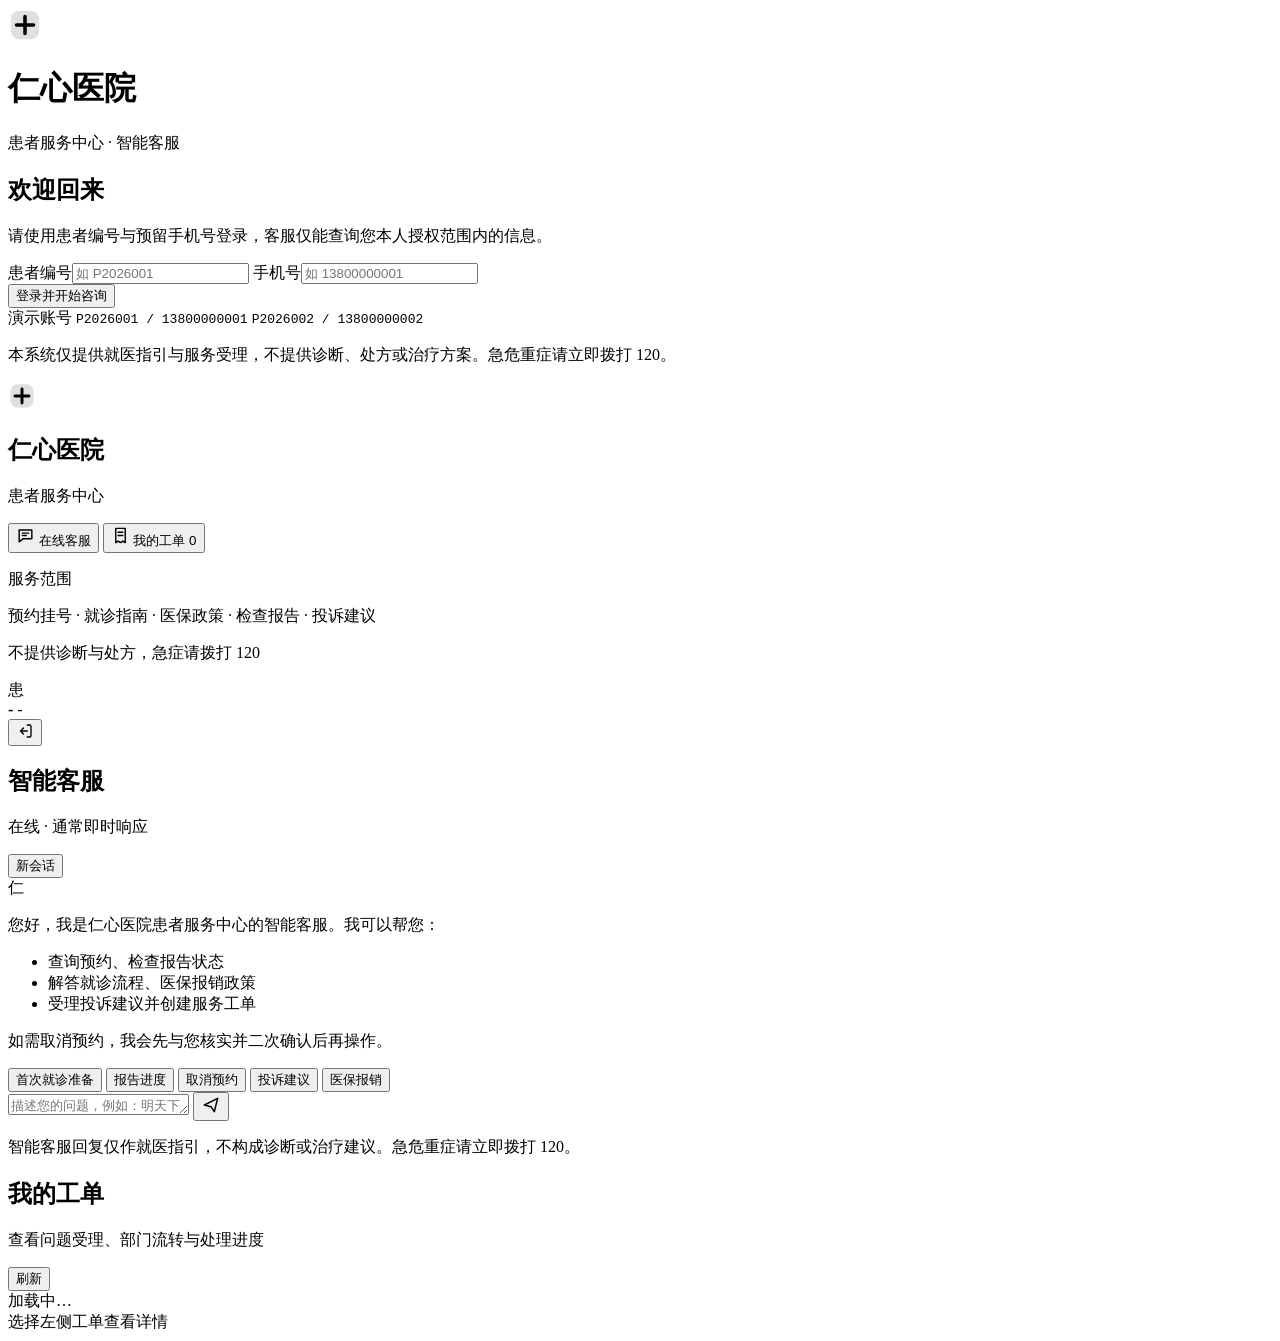
==== app/static/index.html @ c23cd1c6 "r" ====
<!DOCTYPE html>
<html lang="zh-CN">
<head>
  <meta charset="UTF-8" />
  <meta name="viewport" content="width=device-width, initial-scale=1.0" />
  <title>仁心医院 · 患者服务中心</title>
  <link rel="stylesheet" href="/styles.css" />
</head>
<body>
  <!-- 登录 -->
  <div class="login-layer" id="loginLayer">
    <div class="login-card">
      <div class="brand">
        <span class="brand-mark" aria-hidden="true">
          <svg viewBox="0 0 48 48" width="34" height="34"><rect x="4" y="4" width="40" height="40" rx="12" fill="currentColor" opacity="0.12"/><path d="M24 12v24M12 24h24" stroke="currentColor" stroke-width="5" stroke-linecap="round"/></svg>
        </span>
        <div>
          <h1>仁心医院</h1>
          <p>患者服务中心 · 智能客服</p>
        </div>
      </div>
      <h2>欢迎回来</h2>
      <p class="login-sub">请使用患者编号与预留手机号登录，客服仅能查询您本人授权范围内的信息。</p>
      <form id="loginForm" autocomplete="off">
        <label>患者编号<input id="patientNo" name="patient_no" placeholder="如 P2026001" required /></label>
        <label>手机号<input id="phone" name="phone" placeholder="如 13800000001" inputmode="numeric" required /></label>
        <div class="login-error" id="loginError"></div>
        <button type="submit" class="btn-primary" id="loginBtn">登录并开始咨询</button>
      </form>
      <div class="demo-hint">
        <span>演示账号</span>
        <code>P2026001 / 13800000001</code>
        <code>P2026002 / 13800000002</code>
      </div>
    </div>
    <p class="login-foot">本系统仅提供就医指引与服务受理，不提供诊断、处方或治疗方案。急危重症请立即拨打 120。</p>
  </div>

  <!-- 主应用 -->
  <div class="app hidden" id="app">
    <aside class="sidebar">
      <div class="brand small">
        <span class="brand-mark" aria-hidden="true">
          <svg viewBox="0 0 48 48" width="28" height="28"><rect x="4" y="4" width="40" height="40" rx="12" fill="currentColor" opacity="0.12"/><path d="M24 12v24M12 24h24" stroke="currentColor" stroke-width="5" stroke-linecap="round"/></svg>
        </span>
        <div><h1>仁心医院</h1><p>患者服务中心</p></div>
      </div>
      <nav class="nav">
        <button class="nav-item active" data-view="chat">
          <svg viewBox="0 0 24 24" width="19" height="19"><path d="M4 5h16v11H9l-5 4V5Z" fill="none" stroke="currentColor" stroke-width="1.8" stroke-linejoin="round"/><path d="M8 9h8M8 12h5" stroke="currentColor" stroke-width="1.8" stroke-linecap="round"/></svg>
          在线客服
        </button>
        <button class="nav-item" data-view="tickets">
          <svg viewBox="0 0 24 24" width="19" height="19"><path d="M6 3h12v18l-3-2-3 2-3-2-3 2V3Z" fill="none" stroke="currentColor" stroke-width="1.8" stroke-linejoin="round"/><path d="M9 8h6M9 12h6" stroke="currentColor" stroke-width="1.8" stroke-linecap="round"/></svg>
          我的工单
          <span class="nav-badge hidden" id="ticketBadge">0</span>
        </button>
      </nav>
      <div class="sidebar-note">
        <p class="note-title">服务范围</p>
        <p>预约挂号 · 就诊指南 · 医保政策 · 检查报告 · 投诉建议</p>
        <p class="note-warn">不提供诊断与处方，急症请拨打 120</p>
      </div>
      <div class="user-card">
        <div class="avatar" id="avatar">患</div>
        <div class="user-info">
          <strong id="userName">-</strong>
          <span id="userNo">-</span>
        </div>
        <button class="icon-btn" id="logoutBtn" title="退出登录">
          <svg viewBox="0 0 24 24" width="18" height="18"><path d="M15 4h3a2 2 0 0 1 2 2v12a2 2 0 0 1-2 2h-3M10 8l-4 4 4 4M6 12h9" fill="none" stroke="currentColor" stroke-width="1.8" stroke-linecap="round" stroke-linejoin="round"/></svg>
        </button>
      </div>
    </aside>

    <main class="main">
      <!-- 聊天 -->
      <section class="view active" id="chatView">
        <header class="chat-header">
          <div>
            <h2>智能客服</h2>
            <p><span class="dot"></span> 在线 · 通常即时响应</p>
          </div>
          <button class="ghost-btn" id="newChatBtn">新会话</button>
        </header>
        <div class="messages" id="messages">
          <div class="msg assistant">
            <div class="avatar-sm">仁</div>
            <div class="bubble">
              <p>您好，我是仁心医院患者服务中心的智能客服。我可以帮您：</p>
              <ul>
                <li>查询预约、检查报告状态</li>
                <li>解答就诊流程、医保报销政策</li>
                <li>受理投诉建议并创建服务工单</li>
              </ul>
              <p class="muted">如需取消预约，我会先与您核实并二次确认后再操作。</p>
            </div>
          </div>
        </div>
        <div class="quick-row" id="quickRow">
          <button data-q="第一次去医院需要准备什么材料？">首次就诊准备</button>
          <button data-q="我的检查报告什么时候出来？">报告进度</button>
          <button data-q="我预约的明天下午的号怎么取消？">取消预约</button>
          <button data-q="医生临时调整了出诊时间，没有提前通知我">投诉建议</button>
          <button data-q="门诊检查可以报销吗？">医保报销</button>
        </div>
        <form class="composer" id="chatForm">
          <textarea id="chatInput" rows="1" placeholder="描述您的问题，例如：明天下午的预约怎么取消？" maxlength="2000"></textarea>
          <button type="submit" class="send-btn" id="sendBtn" title="发送">
            <svg viewBox="0 0 24 24" width="20" height="20"><path d="M4 12 20 4l-4 16-4-6-8-2Z" fill="none" stroke="currentColor" stroke-width="1.8" stroke-linejoin="round"/></svg>
          </button>
        </form>
        <p class="disclaimer">智能客服回复仅作就医指引，不构成诊断或治疗建议。急危重症请立即拨打 120。</p>
      </section>

      <!-- 工单 -->
      <section class="view" id="ticketView">
        <header class="page-header">
          <div>
            <h2>我的工单</h2>
            <p>查看问题受理、部门流转与处理进度</p>
          </div>
          <button class="ghost-btn" id="refreshTickets">刷新</button>
        </header>
        <div class="ticket-layout">
          <div class="ticket-list" id="ticketList">
            <div class="empty-state">加载中…</div>
          </div>
          <aside class="ticket-detail" id="ticketDetail">
            <div class="empty-state">选择左侧工单查看详情</div>
          </aside>
        </div>
      </section>
    </main>
  </div>

  <div class="toast" id="toast"></div>
  <script src="/app.js"></script>
</body>
</html>
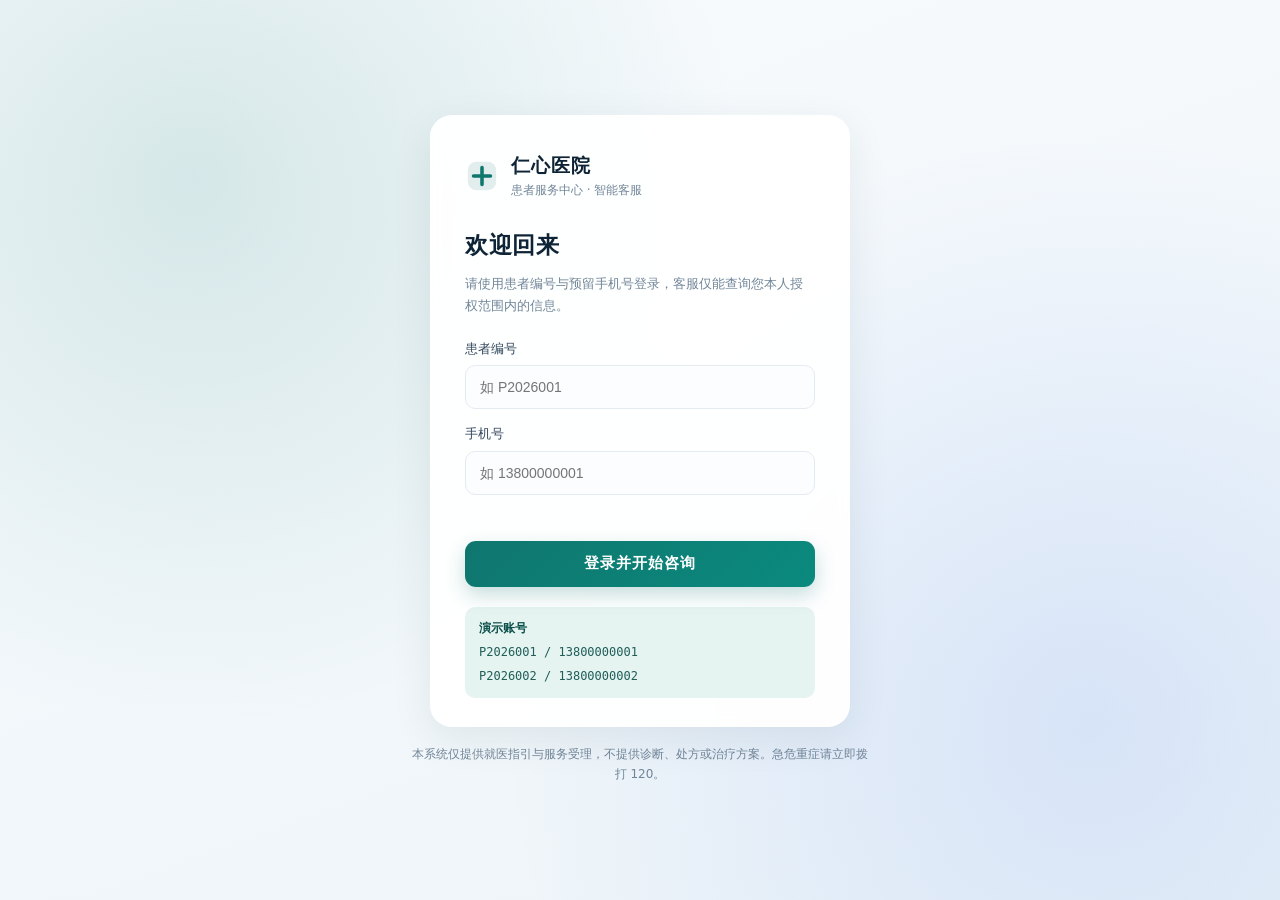
==== commit 45e20925: "r" ====
--- a/app/static/index.html
+++ b/app/static/index.html
@@ -4,7 +4,7 @@
   <meta charset="UTF-8" />
   <meta name="viewport" content="width=device-width, initial-scale=1.0" />
   <title>仁心医院 · 患者服务中心</title>
-  <link rel="stylesheet" href="/styles.css" />
+  <link rel="stylesheet" href="styles.css" />
 </head>
 <body>
   <!-- 登录 -->
@@ -135,6 +135,7 @@
   </div>
 
   <div class="toast" id="toast"></div>
-  <script src="/app.js"></script>
+  <script src="demo-api.js"></script>
+  <script src="app.js"></script>
 </body>
 </html>
--- a/app/static/styles.css
+++ b/app/static/styles.css
@@ -0,0 +1,531 @@
+:root {
+  --brand: #0f766e;
+  --brand-deep: #0b4f4a;
+  --brand-soft: #e6f4f1;
+  --accent: #2563eb;
+  --ink: #0e2436;
+  --ink-2: #34495e;
+  --muted: #718699;
+  --line: #e3ebf2;
+  --bg: #f3f7fa;
+  --panel: #ffffff;
+  --warn: #b45309;
+  --danger: #b91c1c;
+  --radius: 16px;
+  --shadow: 0 12px 40px rgba(15, 45, 70, 0.08);
+  --shadow-sm: 0 4px 14px rgba(15, 45, 70, 0.06);
+}
+
+* { box-sizing: border-box; }
+
+html, body {
+  margin: 0;
+  height: 100%;
+  background: var(--bg);
+  color: var(--ink);
+  font-family: "PingFang SC", "Microsoft YaHei", "Noto Sans SC", system-ui, -apple-system, sans-serif;
+  font-size: 14px;
+  line-height: 1.65;
+  -webkit-font-smoothing: antialiased;
+}
+
+.hidden { display: none !important; }
+
+button { font-family: inherit; cursor: pointer; }
+h1, h2, h3, p, ul { margin: 0; }
+ul { padding-left: 18px; }
+
+/* ---------------- 登录 ---------------- */
+.login-layer {
+  min-height: 100%;
+  display: flex;
+  flex-direction: column;
+  align-items: center;
+  justify-content: center;
+  gap: 18px;
+  padding: 32px 20px;
+  background:
+    radial-gradient(circle at 15% 20%, rgba(15, 118, 110, 0.14), transparent 42%),
+    radial-gradient(circle at 85% 80%, rgba(37, 99, 235, 0.12), transparent 45%),
+    linear-gradient(160deg, #f8fbfd 0%, #edf4f8 100%);
+}
+
+.login-card {
+  width: 100%;
+  max-width: 420px;
+  background: rgba(255, 255, 255, 0.94);
+  border: 1px solid rgba(255, 255, 255, 0.9);
+  border-radius: 22px;
+  padding: 34px 34px 28px;
+  box-shadow: var(--shadow);
+  backdrop-filter: blur(6px);
+}
+
+.brand { display: flex; align-items: center; gap: 12px; color: var(--brand); }
+.brand h1 { font-size: 19px; letter-spacing: 1px; color: var(--ink); }
+.brand p { font-size: 12px; color: var(--muted); }
+.brand-mark { display: inline-flex; }
+
+.login-card > h2 { font-size: 23px; margin-top: 26px; letter-spacing: 0.5px; }
+.login-sub { color: var(--muted); font-size: 13px; margin-top: 8px; }
+
+#loginForm { margin-top: 22px; display: flex; flex-direction: column; gap: 14px; }
+#loginForm label { display: flex; flex-direction: column; gap: 6px; font-size: 13px; color: var(--ink-2); font-weight: 500; }
+#loginForm input {
+  height: 44px;
+  border: 1px solid var(--line);
+  border-radius: 10px;
+  padding: 0 14px;
+  font-size: 14px;
+  color: var(--ink);
+  outline: none;
+  transition: border-color 0.2s, box-shadow 0.2s;
+  background: #fbfdfe;
+}
+#loginForm input:focus { border-color: var(--brand); box-shadow: 0 0 0 3px rgba(15, 118, 110, 0.1); }
+.login-error { color: var(--danger); font-size: 12.5px; min-height: 18px; }
+
+.btn-primary {
+  height: 46px;
+  border: none;
+  border-radius: 11px;
+  background: linear-gradient(135deg, var(--brand) 0%, #0b8a7e 100%);
+  color: #fff;
+  font-size: 15px;
+  font-weight: 600;
+  letter-spacing: 1px;
+  transition: transform 0.15s, box-shadow 0.2s;
+  box-shadow: 0 8px 20px rgba(15, 118, 110, 0.24);
+}
+.btn-primary:hover { transform: translateY(-1px); box-shadow: 0 10px 24px rgba(15, 118, 110, 0.3); }
+.btn-primary:disabled { opacity: 0.6; cursor: default; transform: none; }
+
+.demo-hint {
+  margin-top: 20px;
+  padding: 12px 14px;
+  border-radius: 10px;
+  background: var(--brand-soft);
+  color: var(--brand-deep);
+  font-size: 12px;
+  display: flex;
+  flex-direction: column;
+  gap: 4px;
+}
+.demo-hint span { font-weight: 600; }
+.demo-hint code { font-family: "SFMono-Regular", Consolas, monospace; opacity: 0.9; }
+
+.login-foot { max-width: 460px; text-align: center; font-size: 12px; color: var(--muted); }
+
+/* ---------------- 应用框架 ---------------- */
+.app {
+  display: grid;
+  grid-template-columns: 232px minmax(0, 1fr);
+  height: 100vh;
+}
+
+.sidebar {
+  display: flex;
+  flex-direction: column;
+  padding: 22px 16px 16px;
+  background: linear-gradient(175deg, #0d3f3b 0%, #0c2e44 55%, #0a2438 100%);
+  color: rgba(255, 255, 255, 0.86);
+}
+.sidebar .brand { color: #7dd3c7; }
+.sidebar .brand h1 { color: #fff; font-size: 17px; }
+.sidebar .brand p { color: rgba(255, 255, 255, 0.55); }
+
+.nav { margin-top: 30px; display: flex; flex-direction: column; gap: 6px; }
+.nav-item {
+  position: relative;
+  display: flex;
+  align-items: center;
+  gap: 10px;
+  width: 100%;
+  padding: 11px 12px;
+  border: none;
+  border-radius: 10px;
+  background: transparent;
+  color: rgba(255, 255, 255, 0.68);
+  font-size: 14px;
+  text-align: left;
+  transition: background 0.18s, color 0.18s;
+}
+.nav-item:hover { background: rgba(255, 255, 255, 0.07); color: #fff; }
+.nav-item.active { background: rgba(125, 211, 199, 0.16); color: #fff; font-weight: 600; }
+.nav-badge {
+  margin-left: auto;
+  min-width: 20px;
+  height: 20px;
+  padding: 0 6px;
+  border-radius: 10px;
+  background: #7dd3c7;
+  color: #073b37;
+  font-size: 11px;
+  font-weight: 700;
+  display: inline-flex;
+  align-items: center;
+  justify-content: center;
+}
+
+.sidebar-note {
+  margin-top: auto;
+  padding: 14px;
+  border-radius: 12px;
+  background: rgba(255, 255, 255, 0.055);
+  font-size: 12px;
+  color: rgba(255, 255, 255, 0.6);
+  display: flex;
+  flex-direction: column;
+  gap: 6px;
+}
+.sidebar-note .note-title { color: rgba(255, 255, 255, 0.85); font-weight: 600; }
+.sidebar-note .note-warn { color: #f9c977; }
+
+.user-card {
+  margin-top: 14px;
+  display: flex;
+  align-items: center;
+  gap: 10px;
+  padding: 10px;
+  border-radius: 12px;
+  background: rgba(255, 255, 255, 0.06);
+}
+.avatar {
+  width: 36px;
+  height: 36px;
+  border-radius: 10px;
+  background: linear-gradient(135deg, #7dd3c7, #4aa8c9);
+  color: #06343a;
+  font-weight: 700;
+  display: flex;
+  align-items: center;
+  justify-content: center;
+  flex: 0 0 auto;
+}
+.user-info { display: flex; flex-direction: column; min-width: 0; }
+.user-info strong { color: #fff; font-size: 13.5px; }
+.user-info span { font-size: 11.5px; color: rgba(255, 255, 255, 0.5); }
+.icon-btn {
+  margin-left: auto;
+  border: none;
+  background: transparent;
+  color: rgba(255, 255, 255, 0.55);
+  padding: 5px;
+  border-radius: 8px;
+}
+.icon-btn:hover { background: rgba(255, 255, 255, 0.1); color: #fff; }
+
+.main { min-width: 0; display: flex; flex-direction: column; overflow: hidden; }
+.view { display: none; height: 100%; flex-direction: column; }
+.view.active { display: flex; }
+
+/* ---------------- 聊天 ---------------- */
+.chat-header, .page-header {
+  display: flex;
+  align-items: center;
+  justify-content: space-between;
+  gap: 16px;
+  padding: 18px 28px;
+  background: rgba(255, 255, 255, 0.86);
+  border-bottom: 1px solid var(--line);
+  backdrop-filter: blur(8px);
+}
+.chat-header h2, .page-header h2 { font-size: 17px; }
+.chat-header p, .page-header p { font-size: 12.5px; color: var(--muted); display: flex; align-items: center; gap: 6px; }
+.dot { width: 7px; height: 7px; border-radius: 50%; background: #16a34a; box-shadow: 0 0 0 3px rgba(22, 163, 74, 0.15); }
+
+.ghost-btn {
+  border: 1px solid var(--line);
+  background: #fff;
+  color: var(--ink-2);
+  border-radius: 9px;
+  padding: 7px 14px;
+  font-size: 13px;
+  transition: all 0.18s;
+}
+.ghost-btn:hover { border-color: var(--brand); color: var(--brand); }
+
+.messages {
+  flex: 1;
+  overflow-y: auto;
+  padding: 26px 28px 10px;
+  display: flex;
+  flex-direction: column;
+  gap: 18px;
+  scroll-behavior: smooth;
+}
+.messages > * { max-width: 880px; width: 100%; margin: 0 auto; }
+
+.msg { display: flex; gap: 10px; }
+.msg.user { flex-direction: row-reverse; }
+.avatar-sm {
+  width: 32px;
+  height: 32px;
+  border-radius: 9px;
+  background: linear-gradient(135deg, #0f766e, #14a08f);
+  color: #fff;
+  font-size: 13px;
+  font-weight: 600;
+  display: flex;
+  align-items: center;
+  justify-content: center;
+  flex: 0 0 auto;
+}
+.msg.user .avatar-sm { background: linear-gradient(135deg, #2563eb, #3b82f6); }
+
+.bubble {
+  max-width: min(680px, 82%);
+  padding: 13px 16px;
+  border-radius: 4px 14px 14px 14px;
+  background: var(--panel);
+  border: 1px solid var(--line);
+  box-shadow: var(--shadow-sm);
+  color: var(--ink-2);
+  white-space: pre-wrap;
+  word-break: break-word;
+  font-size: 14px;
+  line-height: 1.75;
+}
+.msg.user .bubble {
+  border-radius: 14px 4px 14px 14px;
+  background: linear-gradient(135deg, #0f766e, #12827a);
+  border: none;
+  color: #fff;
+  box-shadow: 0 8px 20px rgba(15, 118, 110, 0.18);
+}
+.bubble p + p { margin-top: 8px; }
+.bubble ul { margin: 6px 0; }
+.bubble .muted { color: var(--muted); font-size: 12.5px; }
+.msg.user .bubble .muted { color: rgba(255, 255, 255, 0.7); }
+
+.msg-meta { display: flex; flex-wrap: wrap; gap: 6px; margin-top: 10px; }
+.chip {
+  display: inline-flex;
+  align-items: center;
+  gap: 5px;
+  padding: 3px 9px;
+  border-radius: 20px;
+  font-size: 11.5px;
+  background: #eef4f8;
+  color: #4a6274;
+  border: 1px solid transparent;
+}
+.chip.brand { background: var(--brand-soft); color: var(--brand-deep); }
+.chip.warn { background: #fff6e6; color: var(--warn); }
+.chip.danger { background: #fdecec; color: var(--danger); }
+.chip.ticket { background: #eef2ff; color: #3730a3; cursor: pointer; }
+.chip.ticket:hover { border-color: #6366f1; }
+
+.sources, .trace-box { margin-top: 10px; }
+.sources summary, .trace-box summary {
+  cursor: pointer;
+  font-size: 12px;
+  color: var(--muted);
+  user-select: none;
+}
+.sources summary:hover, .trace-box summary:hover { color: var(--brand); }
+.source-list { margin-top: 8px; display: flex; flex-direction: column; gap: 8px; }
+.source-item { padding: 9px 12px; background: #f7fafc; border-radius: 9px; border: 1px solid var(--line); font-size: 12px; }
+.source-item strong { font-size: 12.5px; color: var(--ink-2); display: block; }
+.source-item p { color: var(--muted); margin-top: 3px; }
+.trace-list { margin: 8px 0 0; padding-left: 16px; font-size: 11.5px; color: var(--muted); display: flex; flex-direction: column; gap: 3px; }
+
+.typing { display: inline-flex; gap: 4px; padding: 4px 2px; }
+.typing i { width: 6px; height: 6px; border-radius: 50%; background: #9fb3c2; animation: blink 1.2s infinite; }
+.typing i:nth-child(2) { animation-delay: 0.2s; }
+.typing i:nth-child(3) { animation-delay: 0.4s; }
+@keyframes blink { 0%, 80%, 100% { opacity: 0.3; transform: translateY(0); } 40% { opacity: 1; transform: translateY(-2px); } }
+
+.quick-row {
+  display: flex;
+  gap: 8px;
+  flex-wrap: wrap;
+  padding: 10px 28px 0;
+  max-width: 936px;
+  width: 100%;
+  margin: 0 auto;
+}
+.quick-row button {
+  border: 1px dashed #c9dbe6;
+  background: rgba(255, 255, 255, 0.8);
+  color: var(--ink-2);
+  border-radius: 20px;
+  padding: 6px 13px;
+  font-size: 12.5px;
+  transition: all 0.18s;
+}
+.quick-row button:hover { border-color: var(--brand); color: var(--brand); background: #fff; }
+
+.composer {
+  display: flex;
+  align-items: flex-end;
+  gap: 10px;
+  width: calc(100% - 56px);
+  max-width: 880px;
+  margin: 12px auto 0;
+  padding: 9px 9px 9px 14px;
+  background: #fff;
+  border: 1px solid var(--line);
+  border-radius: 14px;
+  box-shadow: var(--shadow-sm);
+  transition: border-color 0.18s;
+}
+.composer:focus-within { border-color: var(--brand); }
+.composer textarea {
+  flex: 1;
+  border: none;
+  outline: none;
+  resize: none;
+  font-family: inherit;
+  font-size: 14px;
+  line-height: 1.6;
+  max-height: 120px;
+  padding: 6px 0;
+  color: var(--ink);
+  background: transparent;
+}
+.send-btn {
+  width: 38px;
+  height: 38px;
+  border: none;
+  border-radius: 10px;
+  background: linear-gradient(135deg, var(--brand), #0b8a7e);
+  color: #fff;
+  display: flex;
+  align-items: center;
+  justify-content: center;
+  flex: 0 0 auto;
+  transition: opacity 0.18s, transform 0.15s;
+}
+.send-btn:hover { transform: translateY(-1px); }
+.send-btn:disabled { opacity: 0.45; transform: none; cursor: default; }
+
+.disclaimer { text-align: center; font-size: 11.5px; color: #93a6b6; padding: 8px 16px 16px; }
+
+/* ---------------- 工单 ---------------- */
+.ticket-layout {
+  flex: 1;
+  min-height: 0;
+  display: grid;
+  grid-template-columns: minmax(300px, 420px) minmax(0, 1fr);
+  gap: 20px;
+  padding: 22px 28px 28px;
+}
+.ticket-list { overflow-y: auto; display: flex; flex-direction: column; gap: 10px; padding-right: 4px; }
+
+.ticket-card {
+  padding: 14px 16px;
+  border-radius: 13px;
+  background: #fff;
+  border: 1px solid var(--line);
+  cursor: pointer;
+  transition: border-color 0.18s, box-shadow 0.18s, transform 0.15s;
+}
+.ticket-card:hover { border-color: #b9d5d1; box-shadow: var(--shadow-sm); transform: translateY(-1px); }
+.ticket-card.active { border-color: var(--brand); box-shadow: 0 0 0 3px rgba(15, 118, 110, 0.08); }
+.ticket-card-top { display: flex; align-items: center; justify-content: space-between; gap: 8px; }
+.ticket-no { font-family: "SFMono-Regular", Consolas, monospace; font-size: 12px; color: var(--muted); }
+.ticket-title { font-size: 14px; font-weight: 600; color: var(--ink); margin-top: 5px; }
+.ticket-sub { font-size: 12px; color: var(--muted); margin-top: 6px; display: flex; flex-wrap: wrap; gap: 10px; }
+
+.badge {
+  display: inline-flex;
+  align-items: center;
+  gap: 5px;
+  padding: 2px 9px;
+  border-radius: 20px;
+  font-size: 11.5px;
+  font-weight: 500;
+  white-space: nowrap;
+}
+.badge.pending { background: #fff6e6; color: #b45309; }
+.badge.processing { background: #e8f1ff; color: #1d4ed8; }
+.badge.waiting_human { background: #fdf1e7; color: #c2410c; }
+.badge.resolved { background: #e9f7ef; color: #15803d; }
+.badge.closed { background: #eef2f6; color: #64748b; }
+.badge.cancelled { background: #f3f4f6; color: #6b7280; }
+
+.ticket-detail {
+  background: #fff;
+  border: 1px solid var(--line);
+  border-radius: 16px;
+  padding: 22px 24px;
+  overflow-y: auto;
+  min-height: 0;
+}
+.detail-head { display: flex; justify-content: space-between; align-items: flex-start; gap: 12px; }
+.detail-head h3 { font-size: 17px; }
+.detail-meta { display: grid; grid-template-columns: repeat(auto-fit, minmax(120px, 1fr)); gap: 12px; margin: 18px 0; }
+.meta-box { background: #f7fafc; border: 1px solid var(--line); border-radius: 10px; padding: 10px 12px; }
+.meta-box span { display: block; font-size: 11.5px; color: var(--muted); }
+.meta-box strong { font-size: 13px; color: var(--ink); }
+.detail-section { margin-top: 18px; }
+.detail-section h4 { font-size: 13px; color: var(--muted); font-weight: 500; margin-bottom: 8px; }
+.detail-content { font-size: 13.5px; color: var(--ink-2); background: #f7fafc; border-radius: 10px; padding: 12px 14px; white-space: pre-wrap; }
+
+.timeline { list-style: none; margin: 0; padding: 0 0 0 6px; }
+.timeline li { position: relative; padding: 0 0 18px 22px; border-left: 1.5px solid #dbe7ee; }
+.timeline li:last-child { border-left-color: transparent; padding-bottom: 0; }
+.timeline li::before {
+  content: "";
+  position: absolute;
+  left: -5.5px;
+  top: 4px;
+  width: 9px;
+  height: 9px;
+  border-radius: 50%;
+  background: #fff;
+  border: 2px solid var(--brand);
+}
+.timeline .log-time { font-size: 11.5px; color: var(--muted); }
+.timeline .log-op { font-size: 12.5px; font-weight: 600; color: var(--ink-2); margin-left: 6px; }
+.timeline p { font-size: 12.5px; color: var(--ink-2); margin-top: 3px; }
+
+.empty-state { display: flex; align-items: center; justify-content: center; height: 100%; min-height: 160px; color: #93a6b6; font-size: 13px; text-align: center; padding: 20px; }
+
+.toast {
+  position: fixed;
+  left: 50%;
+  bottom: 32px;
+  transform: translate(-50%, 20px);
+  background: #0e2436;
+  color: #fff;
+  padding: 10px 18px;
+  border-radius: 10px;
+  font-size: 13px;
+  opacity: 0;
+  pointer-events: none;
+  transition: opacity 0.25s, transform 0.25s;
+  z-index: 99;
+}
+.toast.show { opacity: 1; transform: translate(-50%, 0); }
+
+/* ---------------- 响应式 ---------------- */
+@media (max-width: 1080px) {
+  .ticket-layout { grid-template-columns: minmax(260px, 340px) minmax(0, 1fr); padding: 16px; gap: 14px; }
+}
+
+@media (max-width: 900px) {
+  .app { grid-template-columns: 74px minmax(0, 1fr); }
+  .sidebar { padding: 18px 10px 12px; align-items: center; }
+  .sidebar .brand > div, .sidebar-note, .user-info { display: none; }
+  .nav { width: 100%; }
+  .nav-item { justify-content: center; padding: 11px 0; font-size: 0; gap: 0; }
+  .nav-item svg { width: 21px; height: 21px; }
+  .nav-badge { position: absolute; top: 4px; right: 4px; margin: 0; }
+  .user-card { justify-content: center; padding: 8px; }
+  .icon-btn { margin: 0; }
+  .messages { padding: 18px 14px 8px; }
+  .chat-header, .page-header { padding: 14px 16px; }
+  .quick-row { padding: 8px 14px 0; }
+  .composer { width: calc(100% - 28px); }
+  .ticket-layout { grid-template-columns: 1fr; padding: 14px; overflow-y: auto; }
+  .ticket-detail { min-height: 320px; }
+}
+
+@media (max-width: 560px) {
+  .bubble { max-width: 86%; font-size: 13.5px; }
+  .login-card { padding: 26px 22px; }
+  .chat-header p { display: none; }
+  .quick-row button { font-size: 12px; padding: 5px 11px; }
+}
